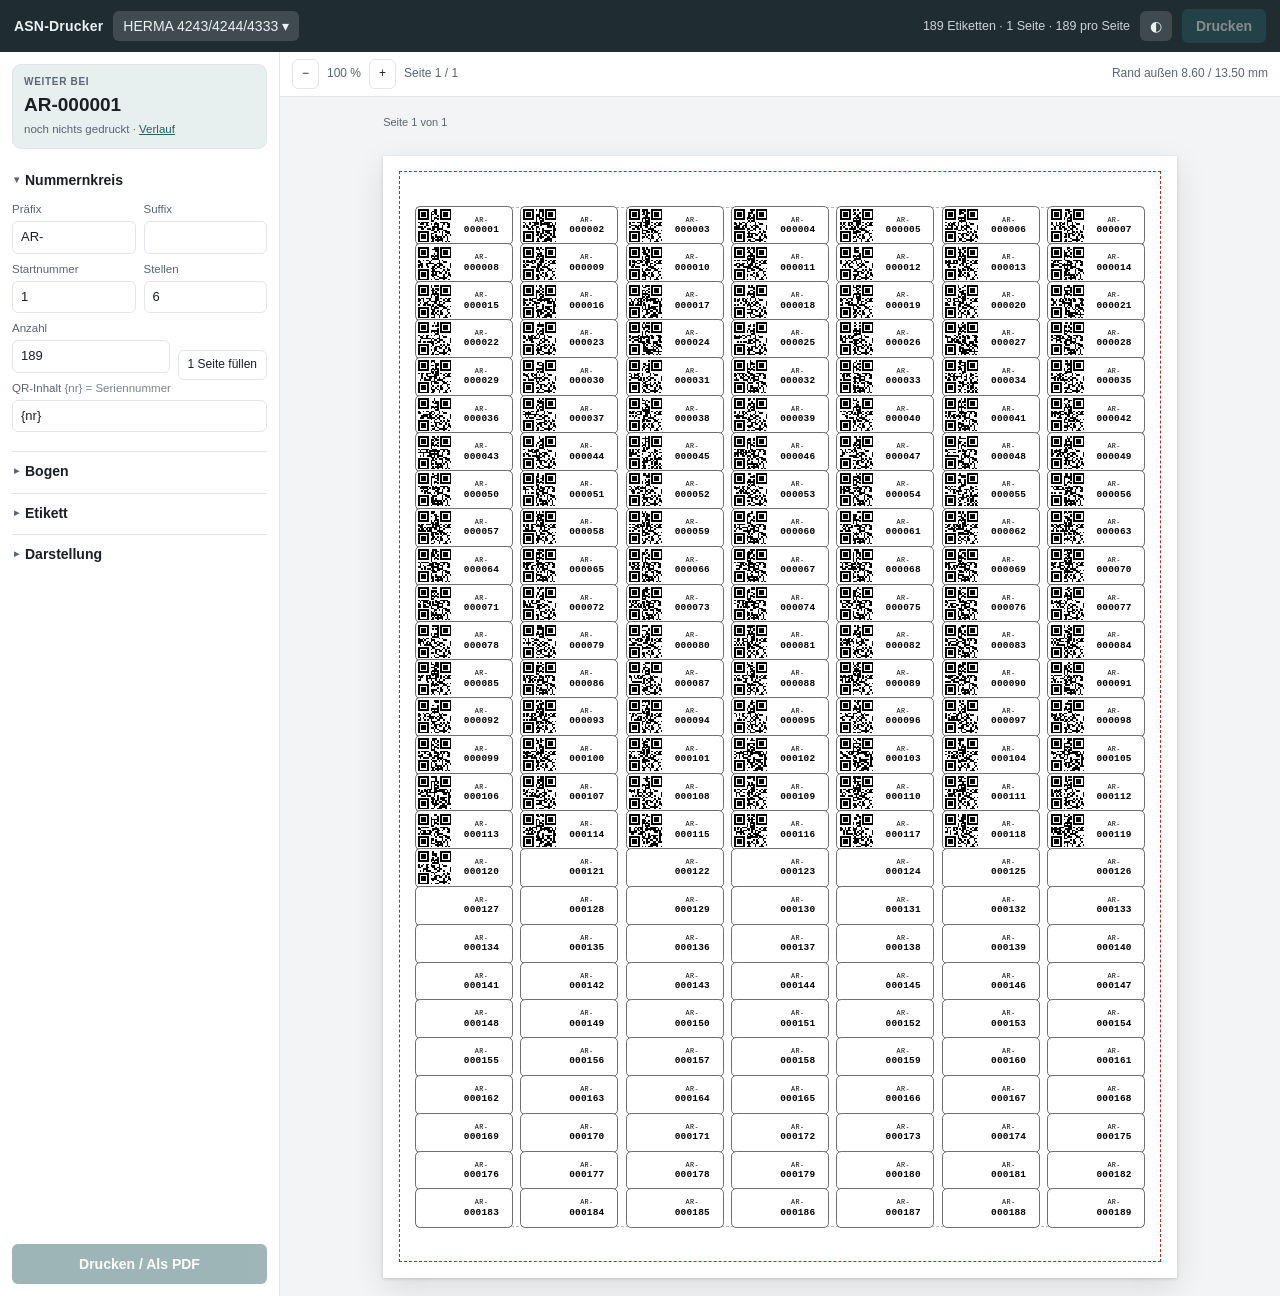
==== app/index.html @ e597bea8 "feat: Etikettentext vom QR-Inhalt entkoppeln Neue Optionen 'Praefix auf dem Etikett anzeigen' und 'Z" ====
<!DOCTYPE html>
<html lang="de">
<head>
<meta charset="UTF-8">
<meta name="viewport" content="width=device-width, initial-scale=1">
<title>ASN-Drucker</title>
<link rel="manifest" href="manifest.webmanifest">
<meta name="theme-color" content="#1f2d31">
<link rel="icon" href="icons/icon-192.png">
<link rel="stylesheet" href="css/app.css">
<style id="pageStyle"></style>
</head>
<body>

<div id="updateBar" class="update-bar" hidden>
  Neue Version verfügbar — <button type="button" id="reloadBtn">neu laden</button>
</div>

<header class="topbar">
  <span class="brand">ASN-Drucker</span>

  <div class="preset-wrap">
    <button type="button" id="preset" class="preset-btn" aria-haspopup="menu" aria-expanded="false">
      <span id="presetName">HERMA 4243/4244/4333</span> <span aria-hidden="true">▾</span>
    </button>
    <div id="presetMenu" class="menu" role="menu" hidden></div>
  </div>

  <span class="spacer"></span>
  <span class="status" id="statusLine"></span>
  <button type="button" id="themeBtn" class="icon-btn" title="Hell / Dunkel">◐</button>
  <button type="button" id="printBtn" class="primary">Drucken</button>
</header>

<main class="layout">
  <aside class="sidebar">

    <section class="status-card" id="statusCard">
      <div class="k">Weiter bei</div>
      <div class="v" id="nextAsn">AR-000001</div>
      <div class="m"><span id="lastRun">noch nichts gedruckt</span>
        · <button type="button" class="linklike" id="historyLink">Verlauf</button></div>
    </section>

    <details class="group" open>
      <summary>Nummernkreis</summary>
      <div class="fields">
        <div class="row">
          <label>Präfix<input type="text" id="prefix"></label>
          <label>Suffix<input type="text" id="suffix"></label>
        </div>
        <div class="row">
          <label>Startnummer<input type="number" id="startNum" step="1"></label>
          <label>Stellen<input type="number" id="padDigits" step="1" min="1"></label>
        </div>
        <div class="row">
          <label>Anzahl<input type="number" id="count" step="1" min="1"></label>
          <button type="button" class="ghost" id="fillMaxBtn">1 Seite füllen</button>
        </div>
        <label class="full">QR-Inhalt <span class="hint">{nr} = Seriennummer</span>
          <input type="text" id="qrTemplate"></label>
      </div>
    </details>

    <details class="group">
      <summary>Bogen</summary>
      <div class="fields">
        <div class="row">
          <label>Seitenbreite (mm)<input type="number" id="pageW" step="0.1"></label>
          <label>Seitenhöhe (mm)<input type="number" id="pageH" step="0.1"></label>
        </div>
        <div class="row">
          <label>Abschnittsbreite (mm)<input type="number" id="secW" step="0.1"></label>
          <label>Abschnittshöhe (mm)<input type="number" id="secH" step="0.1"></label>
        </div>
        <div class="row">
          <label>Abschnitte<input type="number" id="secRows" step="1" min="1"></label>
          <label>Abstand (mm)<input type="number" id="secGapY" step="0.05"></label>
        </div>
        <label class="check"><input type="checkbox" id="autoCenter"> Automatisch zentrieren</label>
        <div class="row" id="manualMarginRow" hidden>
          <label>Rand links (mm)<input type="number" id="marginLeft" step="0.1"></label>
          <label>Rand oben (mm)<input type="number" id="marginTop" step="0.1"></label>
        </div>
        <label class="full">Nicht bedruckbarer Rand (mm)
          <input type="number" id="safeMargin" step="0.1" min="0"></label>
        <label class="check"><input type="checkbox" id="fitPrintable"> In bedruckbaren Bereich einpassen</label>
      </div>
    </details>

    <details class="group">
      <summary>Etikett</summary>
      <div class="fields">
        <div class="row">
          <label>Breite (mm)<input type="number" id="labW" step="0.1"></label>
          <label>Höhe (mm)<input type="number" id="labH" step="0.1"></label>
        </div>
        <div class="row">
          <label>Abstand waagerecht<input type="number" id="gapX" step="0.05"></label>
          <label>Abstand senkrecht<input type="number" id="gapY" step="0.05"></label>
        </div>
        <div class="row">
          <label>Eckenradius (mm)<input type="number" id="labRadius" step="0.1" min="0"></label>
          <label>QR-Rand innen (mm)<input type="number" id="qrPad" step="0.1"></label>
        </div>
        <div class="row">
          <label>Schrift Nummer (mm)<input type="number" id="fontSize" step="0.1"></label>
          <label>Schrift Präfix (mm)<input type="number" id="prefixFontSize" step="0.1"></label>
        </div>
      </div>
    </details>

    <details class="group">
      <summary>Darstellung</summary>
      <div class="fields">
        <label class="check"><input type="checkbox" id="showText"> Seriennummer als Text</label>
        <label class="check"><input type="checkbox" id="showPrefixOnLabel"> Präfix auf dem Etikett anzeigen</label>
        <label class="full">Zusatztext auf dem Etikett
          <input type="text" id="labelText" placeholder="z. B. Florian"></label>
        <label class="check"><input type="checkbox" id="stackPrefix"> Beschriftung in eigener Zeile</label>
        <p class="hint" style="margin:6px 0 0; font-size:11px; line-height:1.45;">
          Der QR-Code enthält immer die vollständige Nummer mit Präfix —
          unabhängig davon, was auf dem Etikett steht.</p>
        <label class="check" style="margin-top:10px"><input type="checkbox" id="showBorder"> Rahmen mitdrucken</label>
        <label class="check"><input type="checkbox" id="showGuides"> Hilfslinien anzeigen</label>
      </div>
    </details>

    <div id="warnBox" class="warn" hidden></div>

    <button type="button" class="primary wide" id="printBtnSide">Drucken / Als PDF</button>
  </aside>

  <section class="preview">
    <div class="tools">
      <button type="button" class="ghost" id="zoomOut">−</button>
      <span id="zoom">100 %</span>
      <button type="button" class="ghost" id="zoomIn">+</button>
      <span id="pageCount"></span>
      <span class="spacer"></span>
      <span id="marginReadout"></span>
    </div>
    <div class="canvas"><div class="pages-wrap" id="pagesWrap"></div></div>
    <div id="historyPanel" class="history" hidden></div>
  </section>
</main>

<script src="vendor/qrcode.min.js"></script>
<script type="module" src="js/main.js"></script>
</body>
</html>
---- app/css/app.css ----
/* Design-Tokens. Hell ist die Grundlage, Dunkel ueberschreibt nur Farben. */
:root{
  --bg:#f2f4f6; --surface:#ffffff; --ink:#1b1f23; --muted:#5b6570;
  --line:#e2e6ea; --accent:#2a5d63; --accent-ink:#ffffff;
  --accent-soft:#e7f0ef; --danger:#a4342a; --topbar:#1f2d31; --topbar-ink:#eaf2f2;
  --radius:9px; --gap:10px;
}
:root[data-theme="dark"]{
  --bg:#14181b; --surface:#1c2226; --ink:#e6eaed; --muted:#95a1aa;
  --line:#2b3338; --accent:#4d9aa2; --accent-ink:#0d1214;
  --accent-soft:#1e2c2e; --danger:#e0796d; --topbar:#0f1416; --topbar-ink:#dfe8ea;
}
@media (prefers-color-scheme: dark){
  :root:not([data-theme="light"]){
    --bg:#14181b; --surface:#1c2226; --ink:#e6eaed; --muted:#95a1aa;
    --line:#2b3338; --accent:#4d9aa2; --accent-ink:#0d1214;
    --accent-soft:#1e2c2e; --danger:#e0796d; --topbar:#0f1416; --topbar-ink:#dfe8ea;
  }
}

*{box-sizing:border-box;}
body{
  margin:0; background:var(--bg); color:var(--ink);
  font:14px/1.45 -apple-system, "Segoe UI", Roboto, Helvetica, Arial, sans-serif;
  display:flex; flex-direction:column; min-height:100vh;
}

.update-bar{
  background:var(--accent-soft); border-bottom:1px solid var(--line);
  padding:8px 14px; font-size:13px;
}

.topbar{
  display:flex; align-items:center; gap:10px;
  padding:9px 14px; background:var(--topbar); color:var(--topbar-ink);
}
.brand{font-weight:700; letter-spacing:.2px;}
.spacer{flex:1;}
.status{font-size:12.5px; opacity:.85;}
.preset-wrap{position:relative;}
.preset-btn, .icon-btn{
  background:rgba(255,255,255,.14); color:inherit; border:0;
  border-radius:6px; padding:5px 10px; font:inherit; cursor:pointer;
}
.menu{
  position:absolute; top:calc(100% + 6px); left:0; z-index:20; min-width:280px;
  background:var(--surface); color:var(--ink);
  border:1px solid var(--line); border-radius:var(--radius);
  box-shadow:0 10px 30px rgba(0,0,0,.18); padding:5px;
}
.menu button{
  display:block; width:100%; text-align:left; background:none; border:0;
  padding:8px 10px; border-radius:6px; font:inherit; color:inherit; cursor:pointer;
}
.menu button:hover{background:var(--accent-soft);}
.menu hr{border:0; border-top:1px solid var(--line); margin:5px 0;}

button.primary{
  background:var(--accent); color:var(--accent-ink); border:0;
  border-radius:6px; padding:7px 14px; font:inherit; font-weight:650; cursor:pointer;
}
button.primary[disabled]{opacity:.45; cursor:not-allowed;}
button.ghost{
  background:var(--surface); color:var(--ink); border:1px solid var(--line);
  border-radius:6px; padding:5px 9px; font:inherit; font-size:12px; cursor:pointer;
}
button.wide{width:100%; padding:10px; margin-top:auto;}
.linklike{background:none;border:0;padding:0;color:var(--accent);text-decoration:underline;cursor:pointer;font:inherit;}

.layout{flex:1; display:flex; align-items:stretch; min-height:0;}

.sidebar{
  width:280px; flex:0 0 280px; background:var(--surface);
  border-right:1px solid var(--line); padding:12px;
  display:flex; flex-direction:column; gap:2px; overflow-y:auto;
}

.status-card{
  background:var(--accent-soft); border:1px solid var(--line);
  border-radius:var(--radius); padding:10px 11px; margin-bottom:10px;
}
.status-card .k{font-size:10px; text-transform:uppercase; letter-spacing:.7px;
  color:var(--muted); font-weight:700;}
.status-card .v{font-size:19px; font-weight:700; font-variant-numeric:tabular-nums; margin:1px 0 3px;}
.status-card .m{font-size:11.5px; color:var(--muted);}

.group{border-top:1px solid var(--line);}
.group:first-of-type{border-top:0;}
.group > summary{
  padding:9px 2px; font-weight:650; cursor:pointer; list-style:none;
  display:flex; align-items:center; gap:6px;
}
.group > summary::before{content:"▸"; color:var(--muted); font-size:10px;}
.group[open] > summary::before{content:"▾";}
.group > summary::-webkit-details-marker{display:none;}
.fields{padding:2px 0 10px;}

.row{display:flex; gap:8px; align-items:flex-end;}
.row > label{flex:1;}
label{display:block; font-size:11.5px; color:var(--muted); margin-bottom:7px;}
label.full{display:block;}
label.check{display:flex; align-items:center; gap:7px; font-size:12.5px; color:var(--ink);}
label.check input{width:auto; margin:0;}
.hint{color:var(--muted); opacity:.8;}
input[type=text], input[type=number]{
  width:100%; margin-top:3px; padding:6px 8px;
  border:1px solid var(--line); border-radius:6px;
  background:var(--surface); color:var(--ink); font:inherit; font-size:13px;
}
input:focus-visible{outline:2px solid var(--accent); outline-offset:1px;}
input[aria-invalid="true"]{border-color:var(--danger);}
.field-error{color:var(--danger); font-size:11px; margin-top:3px;}

.warn{
  background:color-mix(in srgb, var(--danger) 12%, transparent);
  border:1px solid var(--danger); color:var(--danger);
  border-radius:var(--radius); padding:9px 10px; font-size:12px; margin:10px 0;
}

.preview{flex:1; display:flex; flex-direction:column; min-width:0; position:relative;}
.tools{
  display:flex; align-items:center; gap:8px; padding:7px 12px;
  border-bottom:1px solid var(--line); background:var(--surface);
  font-size:12px; color:var(--muted);
}
.canvas{flex:1; overflow:auto; padding:18px; display:flex; justify-content:center;}
.pages-wrap{display:flex; flex-direction:column; align-items:flex-start; gap:20px;
  transform-origin:top center;}

.page-frame{
  background:#fff; position:relative;
  box-shadow:0 1px 3px rgba(0,0,0,.16), 0 10px 30px rgba(0,0,0,.10);
}
.page-caption{font-size:11px; color:var(--muted); margin-bottom:5px;}
.section-outline{position:absolute; border:1px dashed color-mix(in srgb, var(--muted) 45%, transparent);}
.safe-area{position:absolute; border:1px dashed var(--danger); pointer-events:none;}

/* Etikett: Stanzkontur wie in der HERMA-Vorlage, mittig auf der Schnittkante,
   damit sich beruehrende Zeilen EINE Linie teilen. */
.label{
  position:absolute; background:#fff; color:#000;
  display:flex; align-items:center; overflow:hidden;
  outline:0.3mm solid #6f6e6e; outline-offset:-0.15mm;
}
.label.frame{outline-color:#000;}
.label.qr-failed{outline-color:var(--danger); background:color-mix(in srgb, var(--danger) 10%, #fff);}
.label .qr{flex:0 0 auto; display:flex; align-items:center; justify-content:center;}
.label .txt{
  flex:1; display:flex; align-items:center; justify-content:center;
  font-family:"Consolas","Courier New",monospace; font-weight:600;
  line-height:1; letter-spacing:.2px; white-space:nowrap; overflow:hidden;
}
.label .txt.stacked{flex-direction:column; align-items:center; justify-content:center; gap:0.4mm;}
.label .txt .prefix-line{font-weight:500; letter-spacing:.4px; line-height:1;}
.label .txt .number-line{font-weight:700; line-height:1;}

.history{
  position:absolute; right:14px; top:46px; width:320px; max-height:70%;
  overflow-y:auto; background:var(--surface); border:1px solid var(--line);
  border-radius:var(--radius); box-shadow:0 12px 34px rgba(0,0,0,.2); padding:10px;
}
.history h3{margin:0 0 8px; font-size:13px;}
.history .run{
  display:flex; align-items:baseline; gap:8px; padding:6px 4px;
  border-top:1px solid var(--line); font-size:12px;
}
.history .run:first-of-type{border-top:0;}
.history .run .rng{font-variant-numeric:tabular-nums; font-weight:600;}
.history .run .ts{color:var(--muted); margin-left:auto; font-size:11px;}

@media (max-width: 900px){
  .layout{flex-direction:column;}
  .sidebar{width:auto; flex:none; border-right:0; border-bottom:1px solid var(--line);
    max-height:52vh;}
}

@media print{
  .topbar, .sidebar, .tools, .history, .update-bar, .page-caption{display:none !important;}
  body{display:block; background:#fff; min-height:0;}
  .layout, .preview{display:block;}
  .canvas{padding:0; overflow:visible; display:block;}
  .pages-wrap{display:block; gap:0; transform:none !important;}
  .page-frame{box-shadow:none !important; margin:0;}
  .page-frame ~ .page-frame{break-before:page; page-break-before:always;}
  .section-outline{border:none;}
  .safe-area{display:none;}
  .label{outline:none;}
  .label.frame{outline:0.3mm solid #000; outline-offset:-0.15mm;}
}
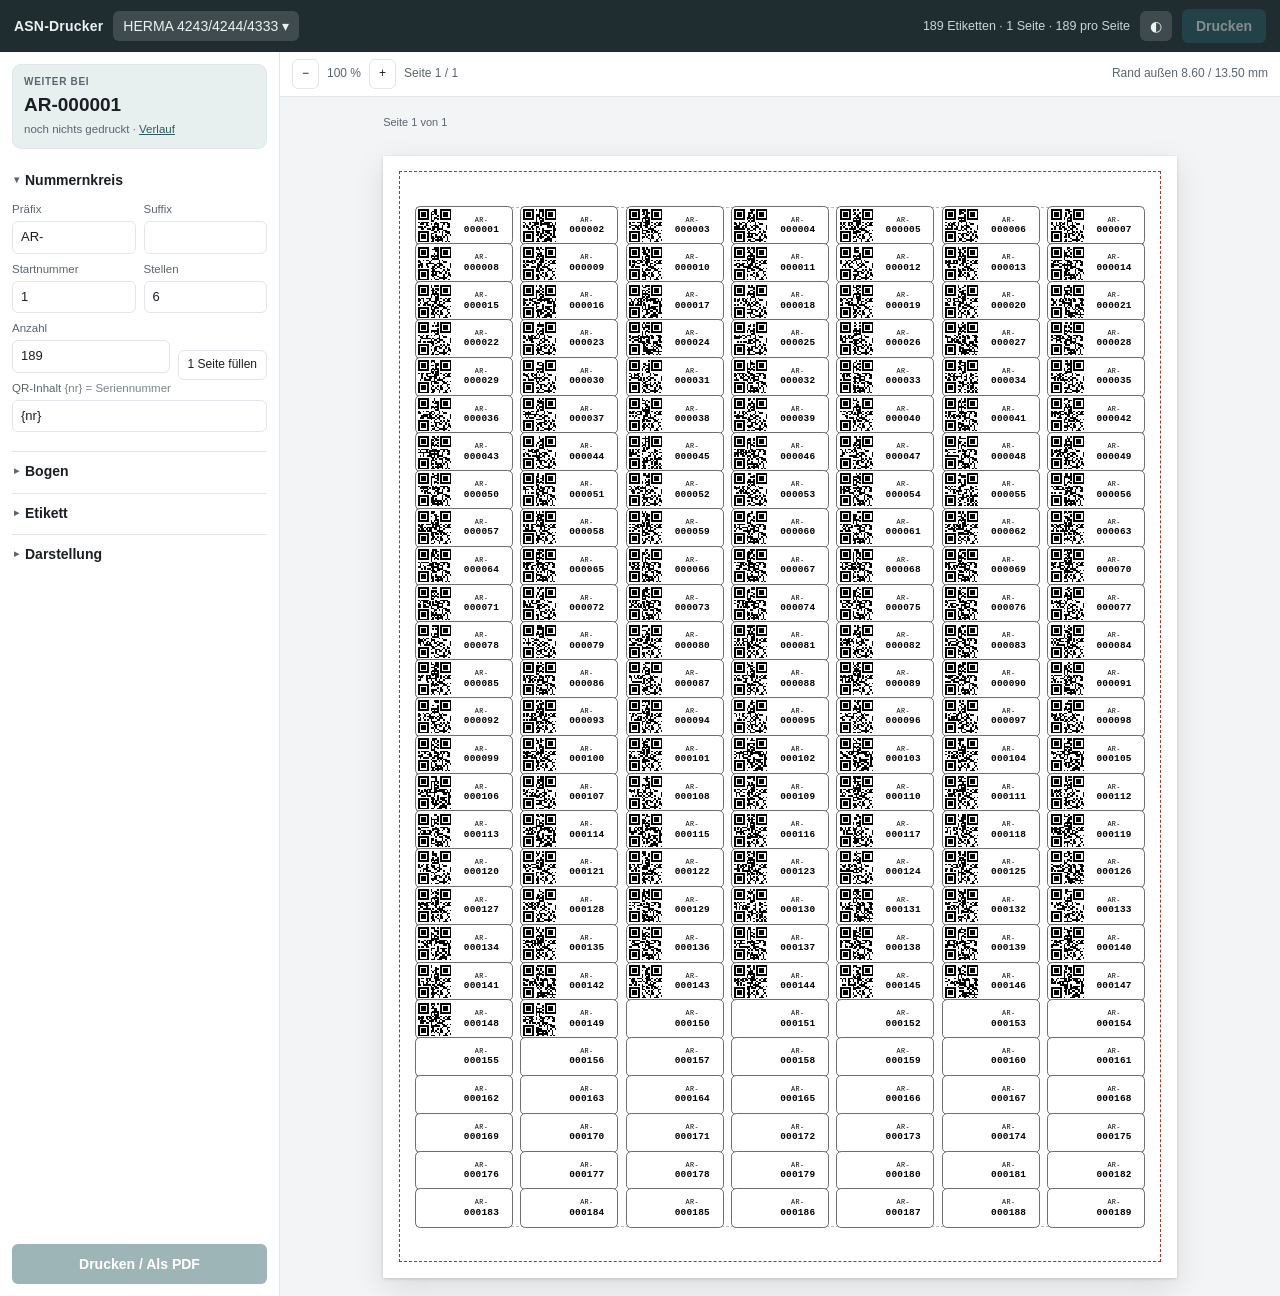
==== commit a5e0dc1e: "feat: Ueberschrift ueber dem Bogen Freitext, mittig im freien Streifen zwischen Blattoberkante und e" ====
--- a/app/index.html
+++ b/app/index.html
@@ -121,6 +121,10 @@
         <p class="hint" style="margin:6px 0 0; font-size:11px; line-height:1.45;">
           Der QR-Code enthält immer die vollständige Nummer mit Präfix —
           unabhängig davon, was auf dem Etikett steht.</p>
+        <label class="full" style="margin-top:10px">Überschrift über dem Bogen
+          <input type="text" id="heading" placeholder="z. B. Ordner 3"></label>
+        <label class="full">Schriftgröße Überschrift (mm)
+          <input type="number" id="headingSize" step="0.1" min="0.1"></label>
         <label class="check" style="margin-top:10px"><input type="checkbox" id="showBorder"> Rahmen mitdrucken</label>
         <label class="check"><input type="checkbox" id="showGuides"> Hilfslinien anzeigen</label>
       </div>
--- a/app/css/app.css
+++ b/app/css/app.css
@@ -135,6 +135,16 @@
 .section-outline{position:absolute; border:1px dashed color-mix(in srgb, var(--muted) 45%, transparent);}
 .safe-area{position:absolute; border:1px dashed var(--danger); pointer-events:none;}
 
+/* Ueberschrift im freien Streifen ueber der ersten Etikettenreihe.
+   Hoehe und Schriftgroesse setzt render.js in mm. */
+.sheet-heading{
+  position:absolute; left:0; top:0; width:100%;
+  display:flex; align-items:center; justify-content:center;
+  padding:0 4mm; overflow:hidden;
+  color:#000; text-align:center; line-height:1.1;
+  font-family:-apple-system,"Segoe UI",Roboto,Helvetica,Arial,sans-serif;
+}
+
 /* Etikett: Stanzkontur wie in der HERMA-Vorlage, mittig auf der Schnittkante,
    damit sich beruehrende Zeilen EINE Linie teilen. */
 .label{
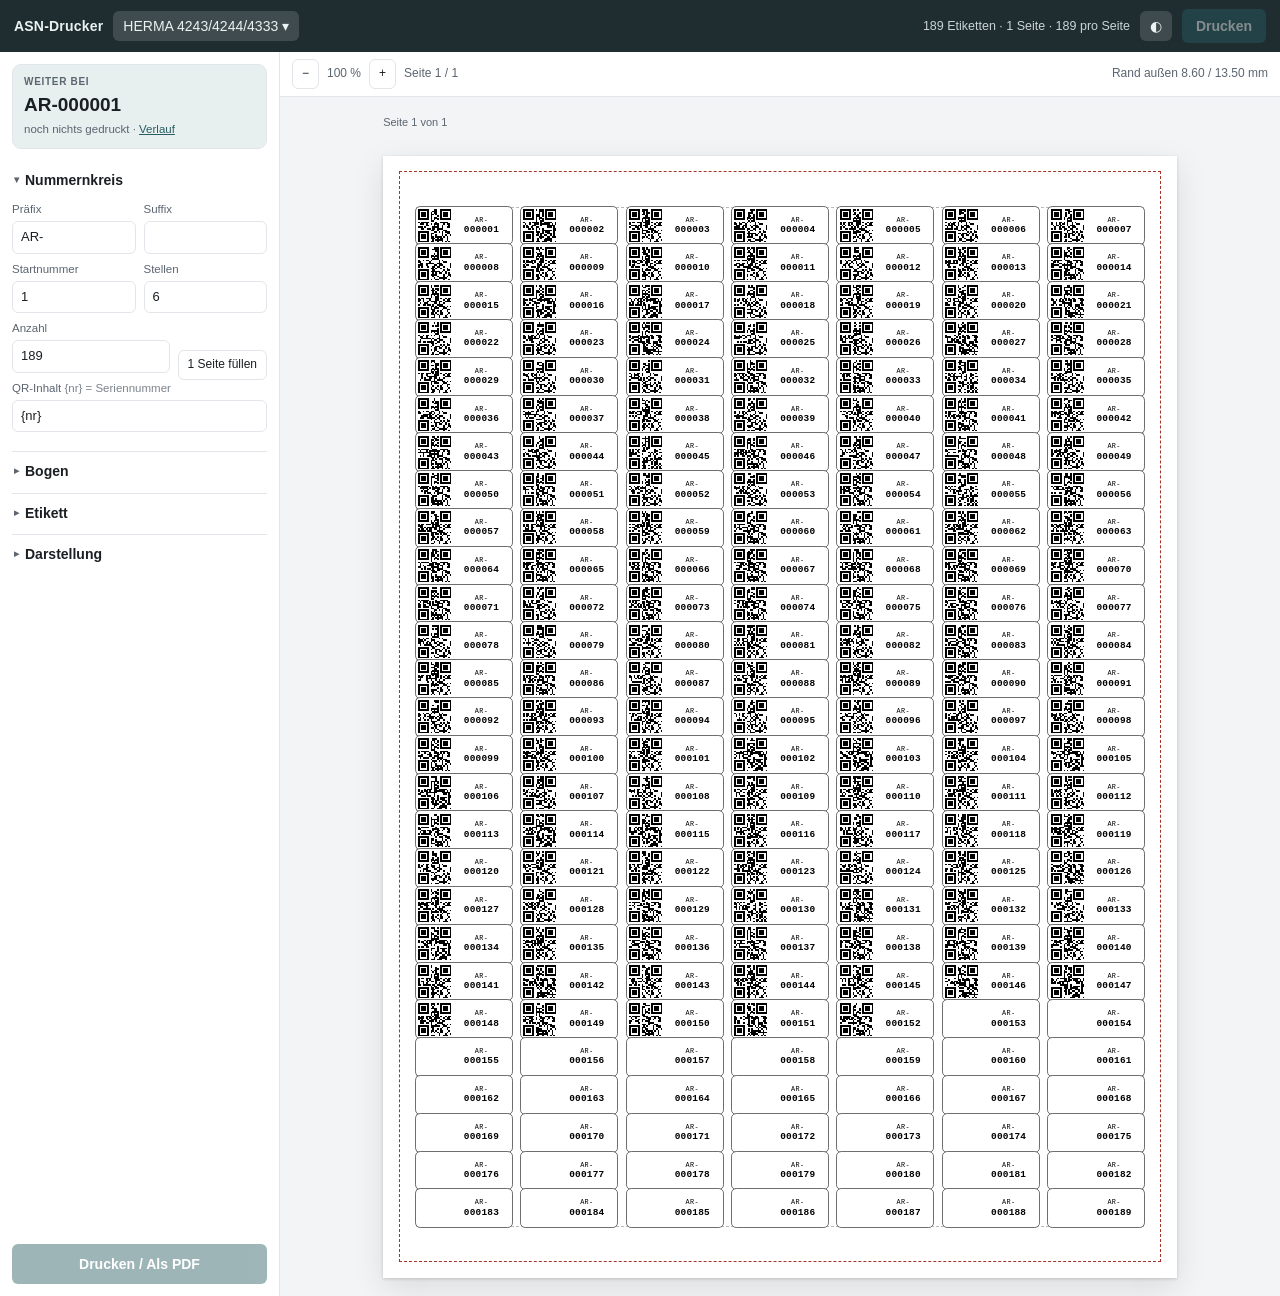
==== commit 18dd2f47: "feat: Hoehenkorrektur gegen Skalierungsfehler des Druckers Neues Feld 'Hoehenkorrektur gesamt (mm)'," ====
--- a/app/index.html
+++ b/app/index.html
@@ -85,6 +85,11 @@
         <label class="full">Nicht bedruckbarer Rand (mm)
           <input type="number" id="safeMargin" step="0.1" min="0"></label>
         <label class="check"><input type="checkbox" id="fitPrintable"> In bedruckbaren Bereich einpassen</label>
+        <label class="full" style="margin-top:10px">Höhenkorrektur gesamt (mm)
+          <input type="number" id="heightAdjust" step="0.1" min="-5" max="5"></label>
+        <p class="hint" style="margin:4px 0 0; font-size:11px; line-height:1.45;">
+          Gegen Drucker, die minimal zu groß abbilden. Die oberste Reihe bleibt fest.
+          Sitzt die unterste Reihe 0,6 mm zu tief, hier −0,6 eintragen.</p>
       </div>
     </details>
 
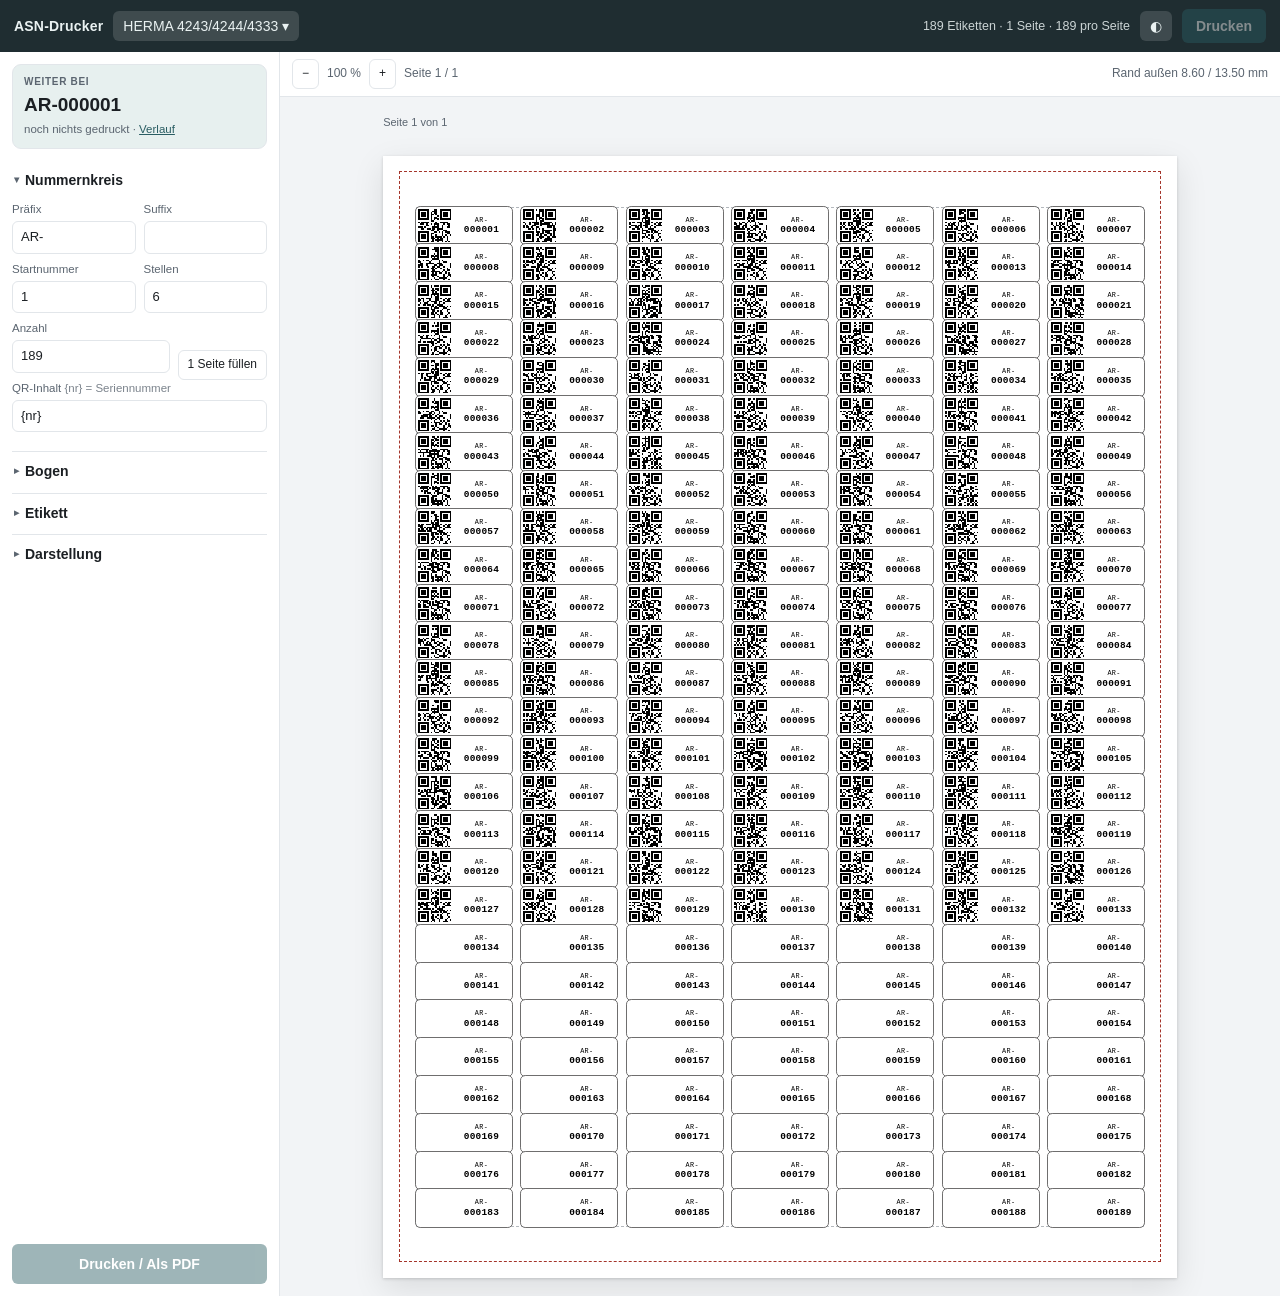
==== commit b757d450: "feat: waagerechter Druckerabgleich - Breitenkorrektur und Versatz Zwei Felder, weil waagerecht zwei " ====
--- a/app/index.html
+++ b/app/index.html
@@ -85,11 +85,18 @@
         <label class="full">Nicht bedruckbarer Rand (mm)
           <input type="number" id="safeMargin" step="0.1" min="0"></label>
         <label class="check"><input type="checkbox" id="fitPrintable"> In bedruckbaren Bereich einpassen</label>
-        <label class="full" style="margin-top:10px">Höhenkorrektur gesamt (mm)
-          <input type="number" id="heightAdjust" step="0.1" min="-5" max="5"></label>
+        <p class="subhead">Druckerabgleich</p>
+        <div class="row">
+          <label>Höhenkorrektur (mm)<input type="number" id="heightAdjust" step="0.1" min="-5" max="5"></label>
+          <label>Breitenkorrektur (mm)<input type="number" id="widthAdjust" step="0.1" min="-5" max="5"></label>
+        </div>
+        <label class="full">Versatz waagerecht (mm)
+          <input type="number" id="offsetX" step="0.1" min="-5" max="5"></label>
         <p class="hint" style="margin:4px 0 0; font-size:11px; line-height:1.45;">
-          Gegen Drucker, die minimal zu groß abbilden. Die oberste Reihe bleibt fest.
-          Sitzt die unterste Reihe 0,6 mm zu tief, hier −0,6 eintragen.</p>
+          Gegen Drucker, die minimal zu groß abbilden. Oberste Reihe und linke Spalte
+          bleiben fest; die Korrekturen wirken auf die gegenüberliegende Seite.
+          Sitzt die unterste Reihe 0,6 mm zu tief, hier −0,6 eintragen.
+          Der Versatz verschiebt zusätzlich alle Spalten gemeinsam.</p>
       </div>
     </details>
 
--- a/app/css/app.css
+++ b/app/css/app.css
@@ -102,6 +102,10 @@
 label.check{display:flex; align-items:center; gap:7px; font-size:12.5px; color:var(--ink);}
 label.check input{width:auto; margin:0;}
 .hint{color:var(--muted); opacity:.8;}
+.subhead{
+  margin:12px 0 2px; font-size:10px; font-weight:700; letter-spacing:.7px;
+  text-transform:uppercase; color:var(--muted);
+}
 input[type=text], input[type=number]{
   width:100%; margin-top:3px; padding:6px 8px;
   border:1px solid var(--line); border-radius:6px;
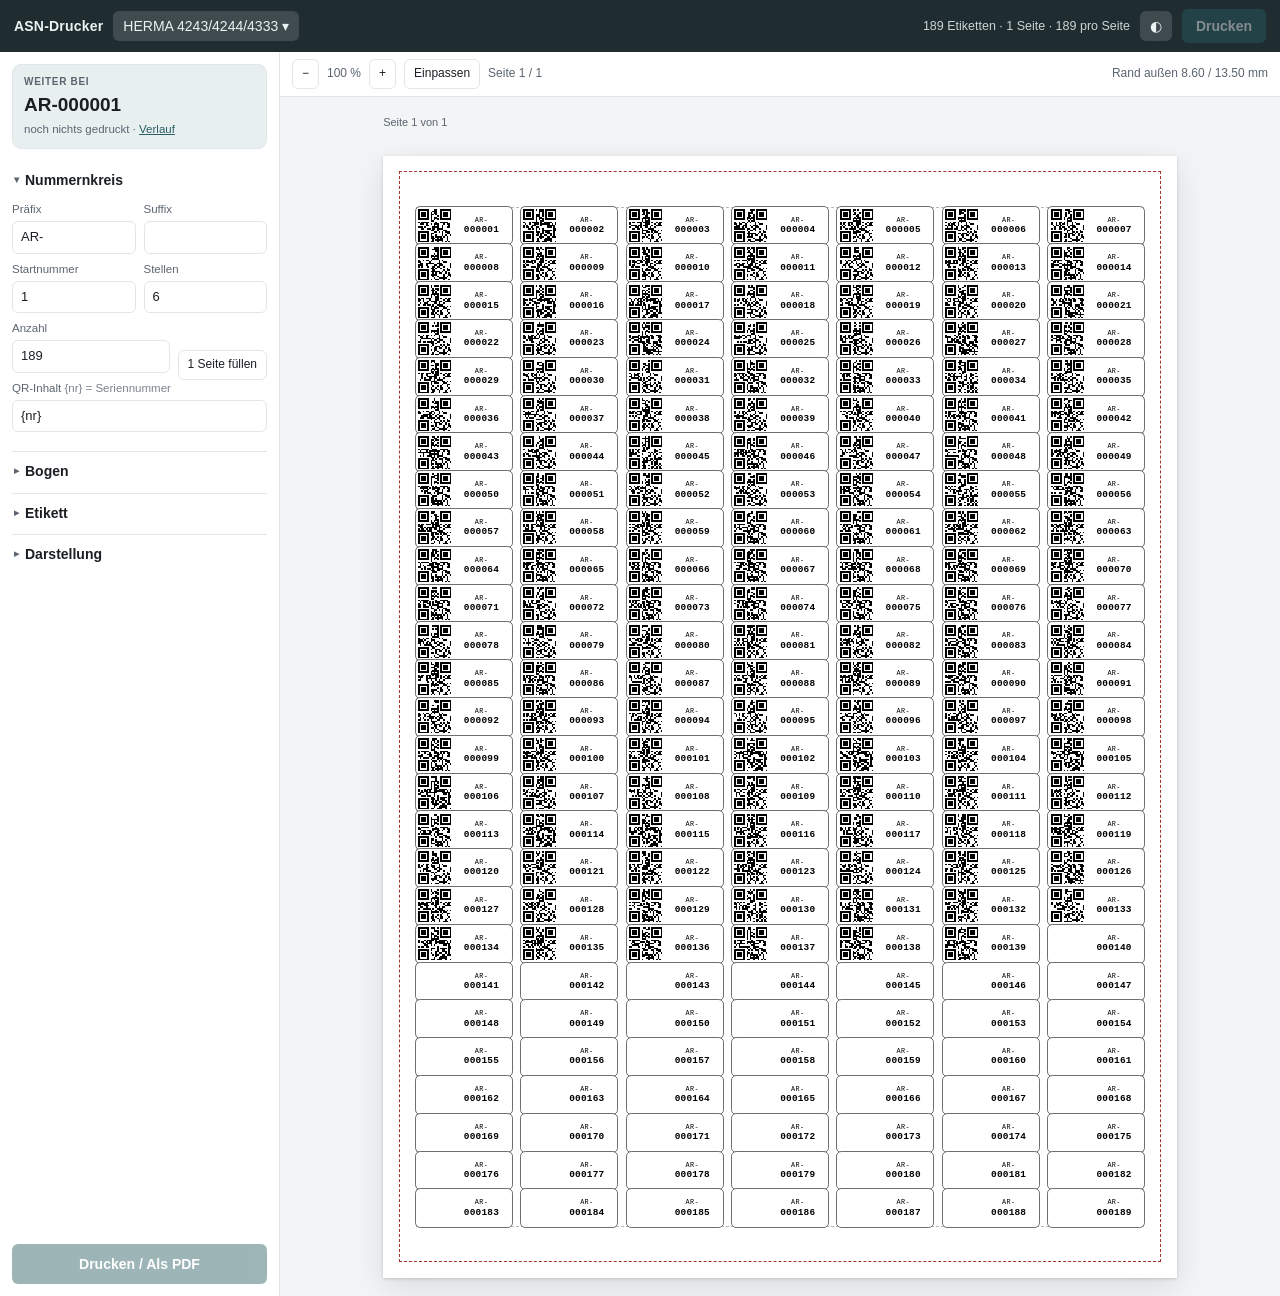
==== commit 1e82b08e: "feat: Vorschau passt sich schmalen Bildschirmen an Der Zoom lief ueber transform: scale(), das nur d" ====
--- a/app/index.html
+++ b/app/index.html
@@ -152,6 +152,7 @@
       <button type="button" class="ghost" id="zoomOut">−</button>
       <span id="zoom">100 %</span>
       <button type="button" class="ghost" id="zoomIn">+</button>
+      <button type="button" class="ghost" id="zoomFit">Einpassen</button>
       <span id="pageCount"></span>
       <span class="spacer"></span>
       <span id="marginReadout"></span>
--- a/app/css/app.css
+++ b/app/css/app.css
@@ -128,8 +128,10 @@
   font-size:12px; color:var(--muted);
 }
 .canvas{flex:1; overflow:auto; padding:18px; display:flex; justify-content:center;}
-.pages-wrap{display:flex; flex-direction:column; align-items:flex-start; gap:20px;
-  transform-origin:top center;}
+/* Zoom ueber die CSS-Eigenschaft `zoom`, nicht ueber transform: transform
+   verkleinert nur die Darstellung, der Platzbedarf im Layout bliebe bei
+   210 mm — und damit der Balken zum Seitwaertsscrollen. */
+.pages-wrap{display:flex; flex-direction:column; align-items:flex-start; gap:20px;}
 
 .page-frame{
   background:#fff; position:relative;
@@ -188,12 +190,41 @@
     max-height:52vh;}
 }
 
+/* Handybreite: die Kopfzeile passte bisher nicht — Marke und Vorlagenknopf
+   brachen zweizeilig um und schoben den Drucken-Knopf aus dem Bild. Jetzt
+   bleibt Zeile 1 den Bedienelementen vorbehalten, die Statuszeile rutscht
+   darunter. */
+@media (max-width: 600px){
+  .topbar{flex-wrap:wrap; gap:8px; padding:8px 10px;}
+  .brand{font-size:13px; white-space:nowrap;}
+  /* Basis 0 statt auto: sonst bleibt die volle Textbreite die Ausgangsgroesse
+     und der Knopf schrumpft nicht, egal wie eng es wird. */
+  .brand{flex:0 0 auto;}
+  .preset-wrap{flex:1 1 0; min-width:0;}
+  #themeBtn, #printBtn{flex:0 0 auto;}
+  .preset-btn{
+    display:block; width:100%;
+    white-space:nowrap; overflow:hidden; text-overflow:ellipsis;
+    text-align:left; font-size:12px; padding:5px 8px;
+  }
+  /* Der Zwischenraum wuerde die Zeile sprengen; der Drucken-Knopf haelt
+     sich stattdessen selbst nach rechts. */
+  .topbar .spacer{display:none;}
+  #printBtn{margin-left:auto; padding:6px 12px;}
+  /* Volle Breite in einer zweiten Zeile, damit sie nichts verdraengt. */
+  .status{order:10; flex:1 0 100%; font-size:11.5px;}
+  /* Das Vorlagenmenue war mit 280 px breiter als der Bildschirm. */
+  .menu{position:fixed; left:10px; right:10px; min-width:0; width:auto;}
+}
+
 @media print{
   .topbar, .sidebar, .tools, .history, .update-bar, .page-caption{display:none !important;}
   body{display:block; background:#fff; min-height:0;}
   .layout, .preview{display:block;}
   .canvas{padding:0; overflow:visible; display:block;}
-  .pages-wrap{display:block; gap:0; transform:none !important;}
+  /* Beide zuruecksetzen: eine verkleinerte Vorschau duerfte niemals
+     verkleinert gedruckt werden — das faellt erst auf dem Papier auf. */
+  .pages-wrap{display:block; gap:0; transform:none !important; zoom:1 !important;}
   .page-frame{box-shadow:none !important; margin:0;}
   .page-frame ~ .page-frame{break-before:page; page-break-before:always;}
   .section-outline{border:none;}
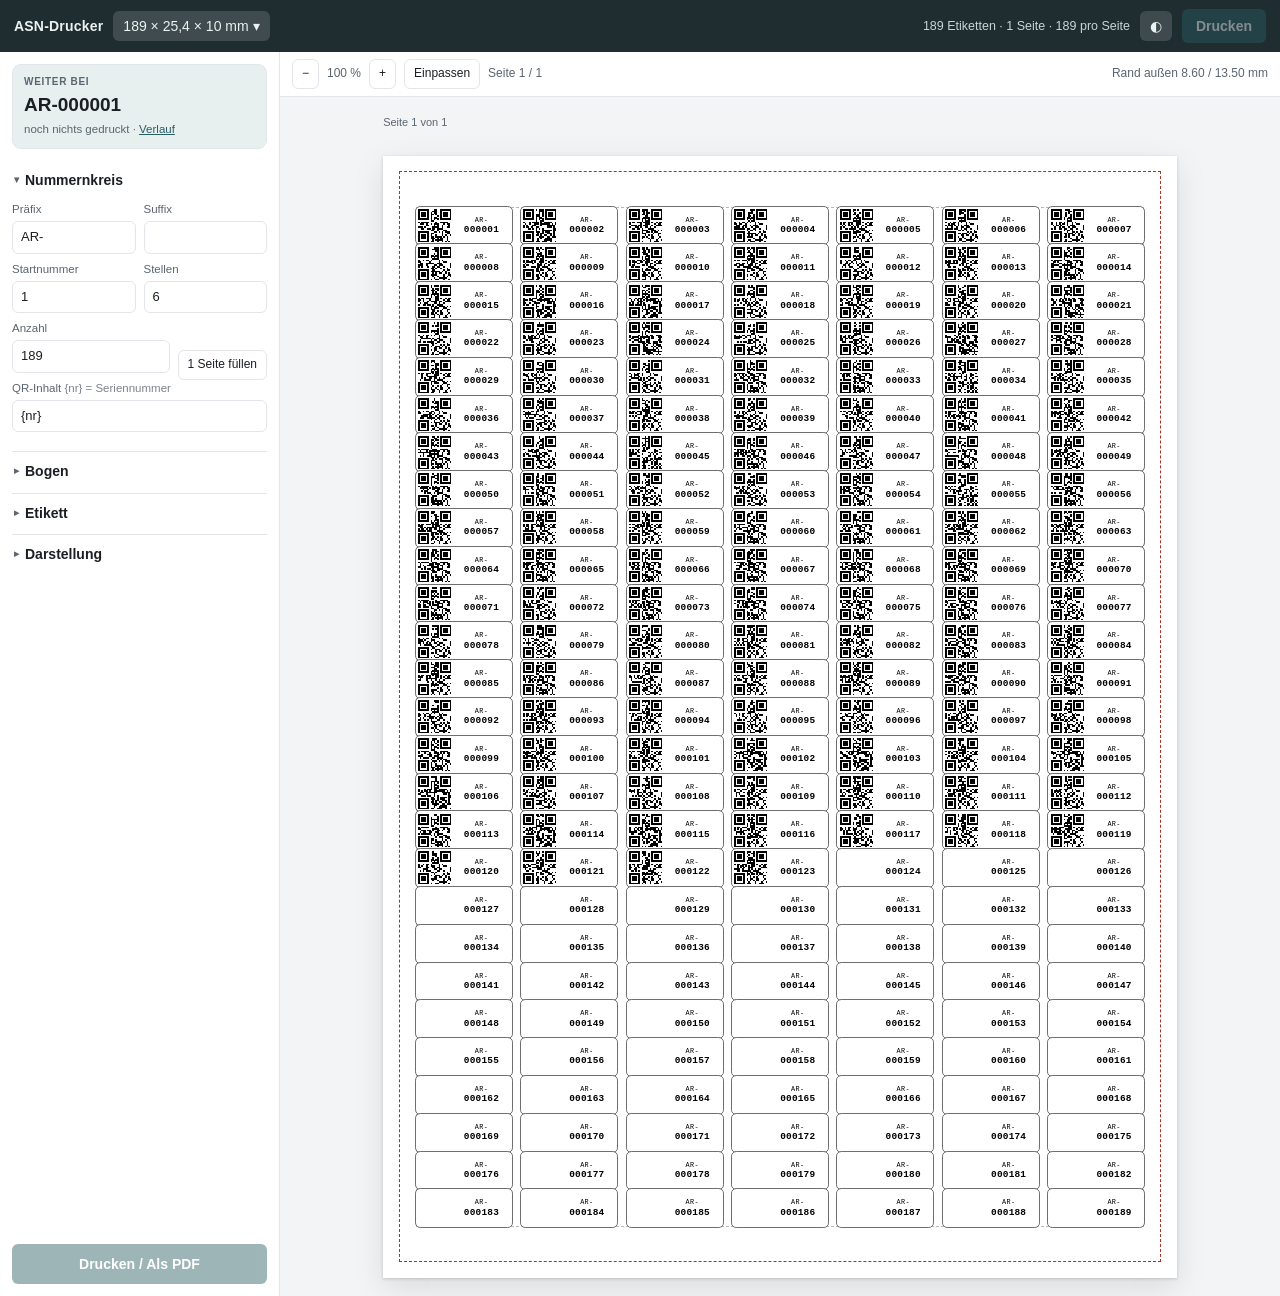
==== commit e54862ab: "chore: Vorlage neutral als '189 x 25,4 x 10 mm' bezeichnen Der Markenname entfaellt aus der Oberflae" ====
--- a/app/index.html
+++ b/app/index.html
@@ -21,7 +21,7 @@
 
   <div class="preset-wrap">
     <button type="button" id="preset" class="preset-btn" aria-haspopup="menu" aria-expanded="false">
-      <span id="presetName">HERMA 4243/4244/4333</span> <span aria-hidden="true">▾</span>
+      <span id="presetName">189 × 25,4 × 10 mm</span> <span aria-hidden="true">▾</span>
     </button>
     <div id="presetMenu" class="menu" role="menu" hidden></div>
   </div>
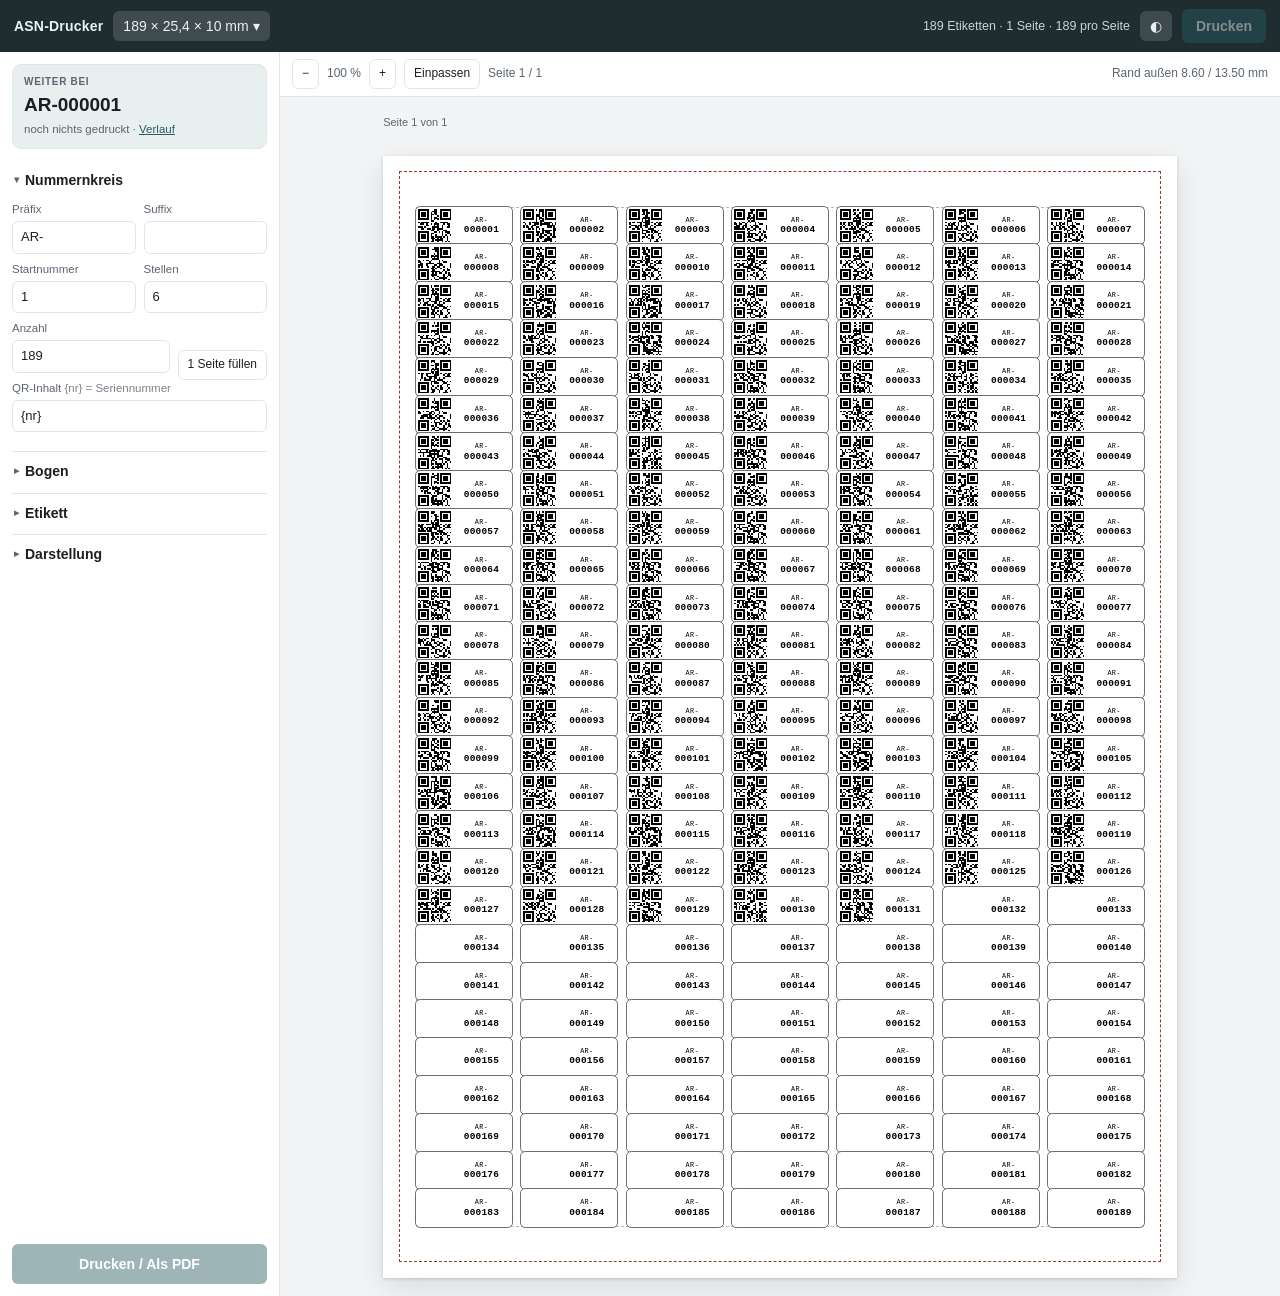
==== commit d0df7a0f: "chore: Markenname und Beispielname aus dem Projekt nehmen Kennung der Vorlage von 'bogen189' auf 'bo" ====
--- a/app/index.html
+++ b/app/index.html
@@ -128,7 +128,7 @@
         <label class="check"><input type="checkbox" id="showText"> Seriennummer als Text</label>
         <label class="check"><input type="checkbox" id="showPrefixOnLabel"> Präfix auf dem Etikett anzeigen</label>
         <label class="full">Zusatztext auf dem Etikett
-          <input type="text" id="labelText" placeholder="z. B. Florian"></label>
+          <input type="text" id="labelText" placeholder="z. B. Archiv"></label>
         <label class="check"><input type="checkbox" id="stackPrefix"> Beschriftung in eigener Zeile</label>
         <p class="hint" style="margin:6px 0 0; font-size:11px; line-height:1.45;">
           Der QR-Code enthält immer die vollständige Nummer mit Präfix —
--- a/app/css/app.css
+++ b/app/css/app.css
@@ -151,7 +151,7 @@
   font-family:-apple-system,"Segoe UI",Roboto,Helvetica,Arial,sans-serif;
 }
 
-/* Etikett: Stanzkontur wie in der HERMA-Vorlage, mittig auf der Schnittkante,
+/* Etikett: Stanzkontur wie in der Vorlage 189, mittig auf der Schnittkante,
    damit sich beruehrende Zeilen EINE Linie teilen. */
 .label{
   position:absolute; background:#fff; color:#000;
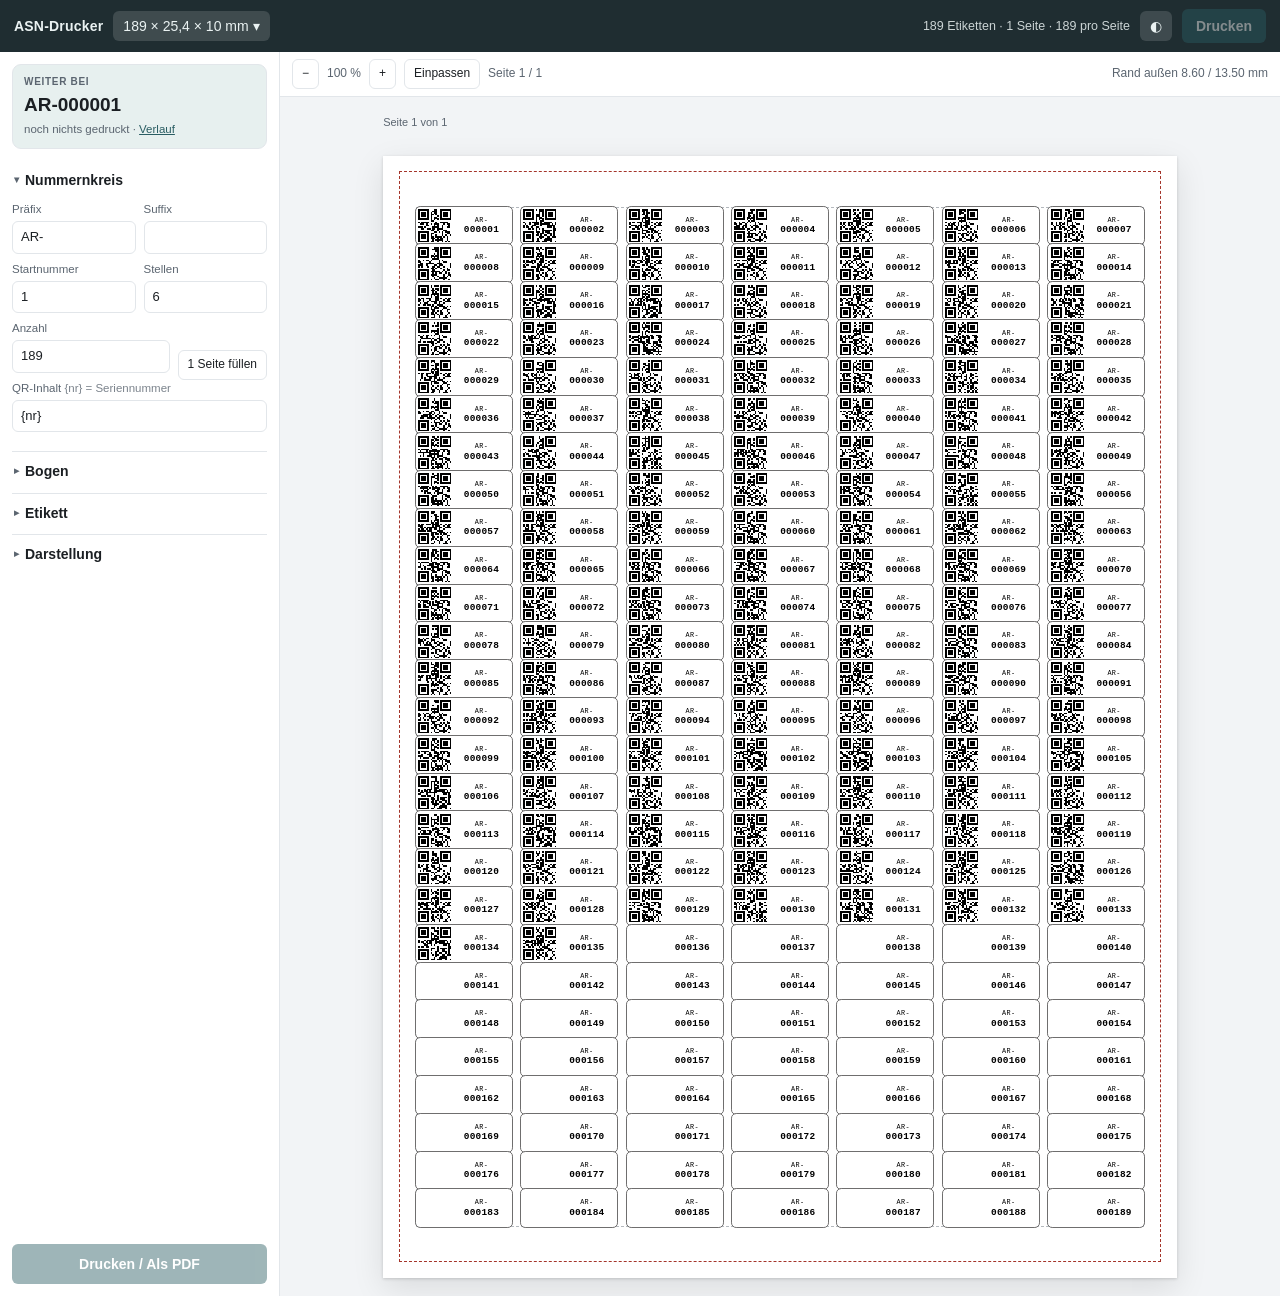
==== commit 3f011861: "feat: Druckfarbe waehlbar Ein Farbwaehler in der Gruppe Darstellung faerbt alles, was aufs Papier ko" ====
--- a/app/index.html
+++ b/app/index.html
@@ -137,6 +137,12 @@
           <input type="text" id="heading" placeholder="z. B. Ordner 3"></label>
         <label class="full">Schriftgröße Überschrift (mm)
           <input type="number" id="headingSize" step="0.1" min="0.1"></label>
+        <label class="full" style="margin-top:10px">Druckfarbe
+          <input type="color" id="inkColor"></label>
+        <p class="hint" style="margin:4px 0 0; font-size:11px; line-height:1.45;">
+          Gilt für QR-Codes, Text, Rahmen und Überschrift. Für den Druckerabgleich
+          lassen sich so mehrere Durchgänge farblich unterscheiden — schwarz zuerst,
+          danach kräftiges Rot und Blau.</p>
         <label class="check" style="margin-top:10px"><input type="checkbox" id="showBorder"> Rahmen mitdrucken</label>
         <label class="check"><input type="checkbox" id="showGuides"> Hilfslinien anzeigen</label>
       </div>
--- a/app/css/app.css
+++ b/app/css/app.css
@@ -105,6 +105,11 @@
 .subhead{
   margin:12px 0 2px; font-size:10px; font-weight:700; letter-spacing:.7px;
   text-transform:uppercase; color:var(--muted);
+}
+input[type=color]{
+  width:100%; height:32px; margin-top:3px; padding:2px;
+  border:1px solid var(--line); border-radius:6px;
+  background:var(--surface); cursor:pointer;
 }
 input[type=text], input[type=number]{
   width:100%; margin-top:3px; padding:6px 8px;
